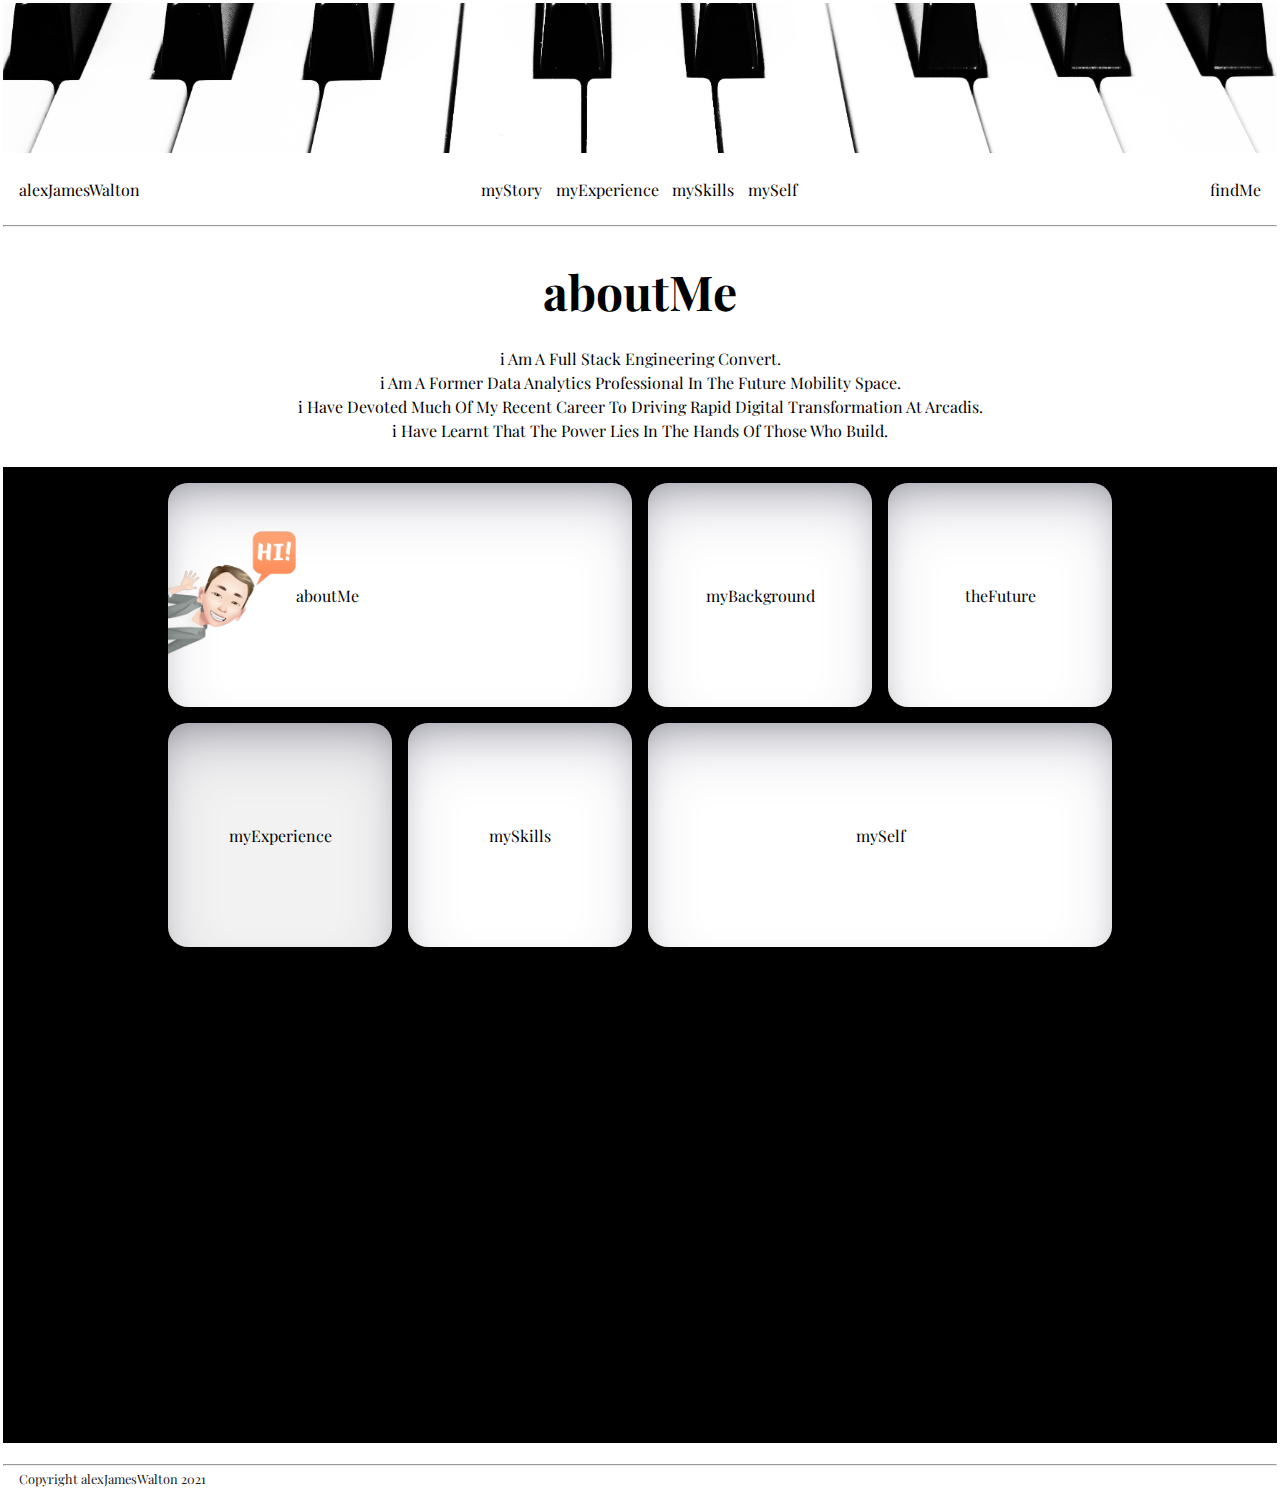
==== index.html @ 24495513 "First Commit" ====
<!DOCTYPE html>
<html lang="en">
<head>
    <meta charset="UTF-8">
    <meta http-equiv="X-UA-Compatible" content="IE=edge">
    <meta name="viewport" content="width=device-width, initial-scale=1.0">
    <title>Document</title>
    <link href='styles.css' rel='stylesheet'>
    <link rel="preconnect" href="https://fonts.gstatic.com">
    <link href="https://fonts.googleapis.com/css2?family=Amatic+SC&family=Cormorant+Upright:wght@300&family=Nothing+You+Could+Do&family=Playfair+Display&display=swap" rel="stylesheet">
</head>
<body>
    <header>
        <!--Placeholder-->
    </header>

    <nav>
        <div class=navContainer id="navContainer">
            <p>alexJamesWalton</p>
            <div class="navBox" id="navBox1">
                <a href="#introduction">myStory</a>
                <a href="#recordings">myExperience</a>
                <a href="#people">mySkills</a>
                <a href="#person">mySelf</a>
            </div>
            <p id="findMe">findMe</p>
        </div>
        <hr>
    </nav>

    <main>
        <section id="intro">
        <h1>aboutMe</h1>
            <p>i Am A Full Stack Engineering Convert.  
              <br>i Am A Former Data Analytics Professional In The Future Mobility Space.  
              <br>i Have Devoted Much Of My Recent Career To Driving Rapid Digital Transformation At Arcadis. 
              <br>i Have Learnt That The Power Lies In The Hands Of Those Who Build.
            </p>
        </section>
        <section id="gridSection">
            <div class="grid" id="grid">
                <div class="box" id="aboutMeBox">
                    <img src="images/avatars/fbavatar_1622999666620_6807353993704232197.png" alt="A picture of alexWalton"/>
                    <p>aboutMe</p>    
                </div>
                <div class="box" id="myBackgroundBox">
                    <p>myBackground</p>    
                </div>
                <div class="box" id="theFutureBox">
                    <p>theFuture</p>    
                </div>
                <div class="box" id="myExperienceBox">
                    <p>myExperience</p>    
                </div>
                <div class="box" id="mySkillsBox">
                    <p>mySkills</p>    
                </div>
                <div class="box" id="mySelfBox">
                    <p>mySelf</p>    
                </div>                
            </div>
        </section>
        <br>
    </main>

    <hr>

    <footer>
        Copyright alexJamesWalton 2021
    </footer>

</body>
</html>
---- styles.css ----
* {
    margin: 0;
    padding: 0;
    box-sizing: border-box;
    font-size: 16px;
}

body {
    font-family: 'Playfair Display';
    /*font-family: 'Amatic SC';
    font-family: 'Nothing You Could Do';
    font-family: 'Cormorant Upright';*/
    padding: 0.2rem;
}

header {
    background-image: url('images/mark-teachey-TfIQZ2gFEvI-unsplash.jpg');
    height: 150px;
    background-position: center;
    background-repeat: no-repeat;
    width: 100%;
    background-size: cover;
}

nav {
    /*position: sticky;
    top: -1px;
    background-color: white;
    z-index: 10;*/
}

.navContainer {
    padding: 1rem 1rem 1rem;
    display: inline-flex;
    justify-content: space-between;
    align-items: center;
    width: 100%;
}

.navBox {
    padding: 0.6rem 0.3rem;
    border-radius: 24px;
}

.navBox a {
    padding: 0.3rem 0.3rem;
}

a {
    color:black;
    font-weight: normal;
    padding: 0 0.5rem 0 0.5rem;
    text-decoration: none;
}

.navBox a:hover {
    background-color: black;
    color: white;
    /*border-radius: 16px;
    box-shadow: rgba(0, 0, 0, 0.24) 0px 3px 8px;*/
}

#findMe {
    margin-left: 4.5rem;
}

/* MAIN SECTION */

main {
    text-align: center;
}

h1 {
    font-size: 3rem;
    margin-bottom: 1.5rem;
}

#intro {
    margin-top: 2rem;
    margin-bottom: 1.5rem;
}

#intro p {
    font-size: 1rem;
    line-height: 1.5;
}


#gridSection {
    background-color: black
}

.grid {
    display: grid;
    grid-template: repeat(4, 1fr) / repeat(4, 1fr);
    margin: auto;
    max-width: 61rem;
    padding: 1rem;
    grid-gap: 1rem;
}

.box {
    /*border-style: solid;
    border-width: 0.01rem;*/
    border-radius: 20px;
    height: 14rem;
    width: 14rem;
    background-color: white;
    display: flex;
    align-items: center;
    justify-content: center;
    /*box-shadow: rgba(0, 0, 0, 0.24) 0px 3px 8px;*/
    box-shadow: rgba(50, 50, 93, 0.25) 0px 30px 60px -12px inset, rgba(0, 0, 0, 0.3) 0px 18px 36px -18px inset;
}

#aboutMeBox {
    grid-area: 1 / 1 / span 2 / span 2;
    width: 29rem;
    justify-content: flex-start;
}

#aboutMeBox img {
    width: 8rem;
}

#myBackgroundBox {
    grid-area: 1 / 3 / span 1 / span 1;
}

#theFutureBox {
    grid-area: 1 / 4 / span 1 / span 1;
}

#myExperienceBox {
    grid-area: 2 / 1 / span 1 / span 1;
    opacity: 0.95;
}

#mySkillsBox {
    grid-area: 2 / 2 / span 1 / span 1;
}

#mySelfBox {
    grid-area: 2 / 3 / span 1 / span 2;
    width: 29rem;
}


footer {
    font-size: 0.8rem;
    background-color: white;
    opacity: 0.9;
    padding: 0.2rem 0.2rem 0.5rem 1rem;
}
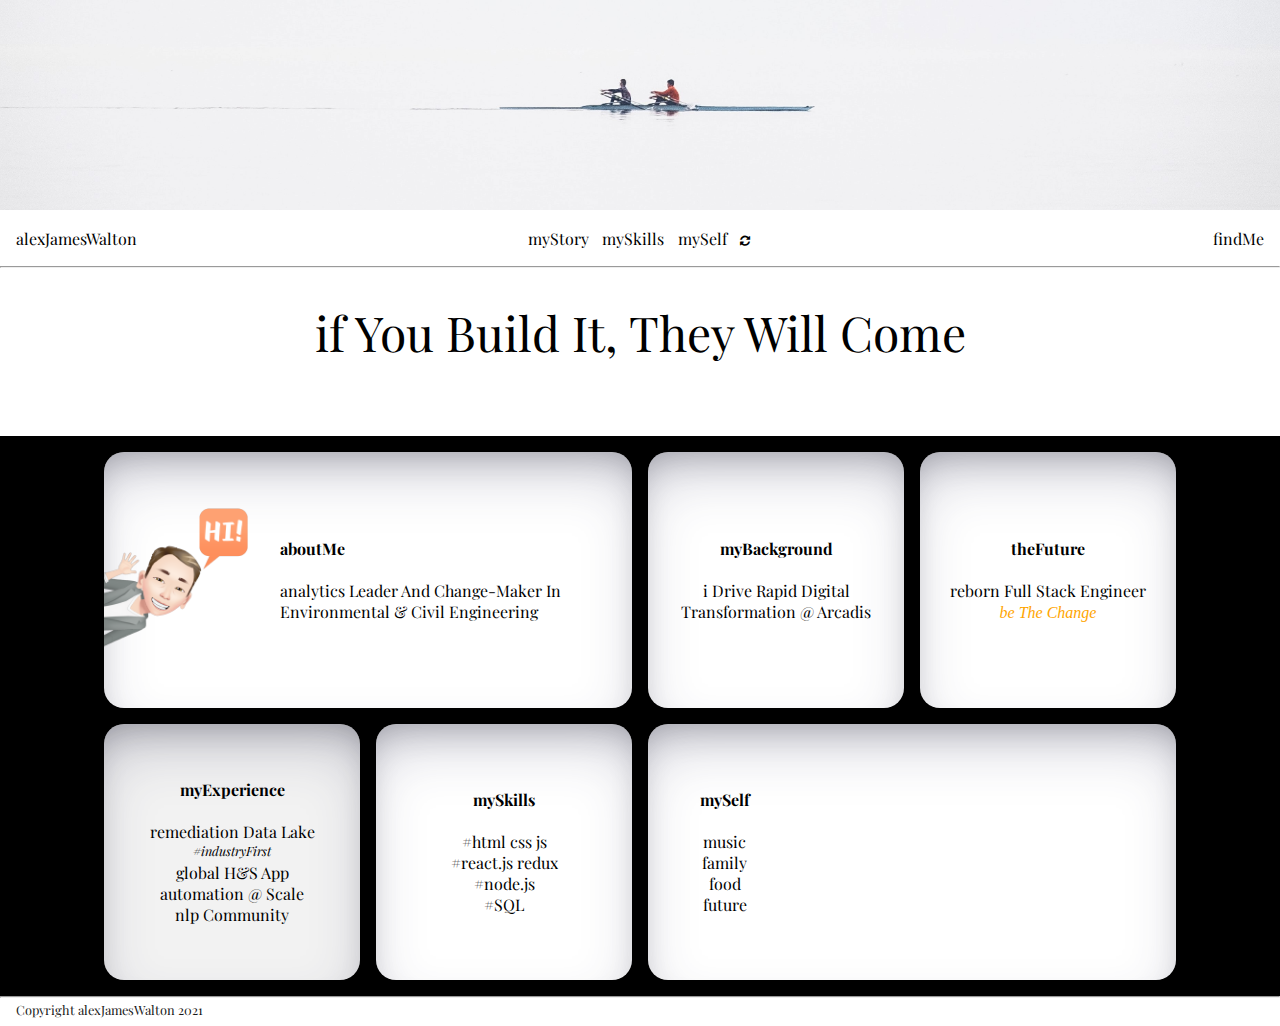
==== commit 407703fd: "First draft 8Jun" ====
--- a/index.html
+++ b/index.html
@@ -6,9 +6,12 @@
     <meta name="viewport" content="width=device-width, initial-scale=1.0">
     <title>Document</title>
     <link href='styles.css' rel='stylesheet'>
+    <link href='textAnimations.css' rel='stylesheet'>
     <link rel="preconnect" href="https://fonts.gstatic.com">
     <link href="https://fonts.googleapis.com/css2?family=Amatic+SC&family=Cormorant+Upright:wght@300&family=Nothing+You+Could+Do&family=Playfair+Display&display=swap" rel="stylesheet">
+    <link rel="stylesheet" href="https://cdnjs.cloudflare.com/ajax/libs/font-awesome/4.7.0/css/font-awesome.min.css">
 </head>
+
 <body>
     <header>
         <!--Placeholder-->
@@ -18,10 +21,10 @@
         <div class=navContainer id="navContainer">
             <p>alexJamesWalton</p>
             <div class="navBox" id="navBox1">
-                <a href="#introduction">myStory</a>
-                <a href="#recordings">myExperience</a>
-                <a href="#people">mySkills</a>
-                <a href="#person">mySelf</a>
+                <a href="#myStory" id="myStoryNav">myStory</a>
+                <a href="#mySkills">mySkills</a>
+                <a href="mySelf.html">mySelf</a>
+                <a href="index.html"><i class="fa fa-refresh"></i></a>                
             </div>
             <p id="findMe">findMe</p>
         </div>
@@ -30,37 +33,89 @@
 
     <main>
         <section id="intro">
-        <h1>aboutMe</h1>
-            <p>i Am A Full Stack Engineering Convert.  
-              <br>i Am A Former Data Analytics Professional In The Future Mobility Space.  
-              <br>i Have Devoted Much Of My Recent Career To Driving Rapid Digital Transformation At Arcadis. 
-              <br>i Have Learnt That The Power Lies In The Hands Of Those Who Build.
-            </p>
+            <h1 class="jt --debug" id="h1Element">if You Build It, They Will Come</h1>  
+
+            <!--  <h1 class="jt --debug">
+                <span class="jt__row">
+                  <span class="jt__text">if You Build It, They Will Come</span>
+                </span>
+                <span class="jt__row jt__row--sibling" aria-hidden="true">
+                  <span class="jt__text">if You Build It, They Will Come</span>
+                </span>
+                <span class="jt__row jt__row--sibling" aria-hidden="true">
+                  <span class="jt__text">if You Build It, They Will Come</span>
+                </span>
+                <span class="jt__row jt__row--sibling" aria-hidden="true">
+                  <span class="jt__text">if You Build It, They Will Come</span>
+                </span>
+              </h1>  -->
+
         </section>
         <section id="gridSection">
             <div class="grid" id="grid">
                 <div class="box" id="aboutMeBox">
-                    <img src="images/avatars/fbavatar_1622999666620_6807353993704232197.png" alt="A picture of alexWalton"/>
-                    <p>aboutMe</p>    
+                    <img src="images/avatars/fbavatar_1622999666620_6807353993704232197.png" alt="A picture of alexWalton" id="alexsImage"/>
+                    <p>
+                        <strong>aboutMe</strong>
+                        <span id="aboutMeText">
+                            <br><br>analytics Leader And Change-Maker In Environmental & Civil Engineering
+                        </span>
+                    </p>
                 </div>
                 <div class="box" id="myBackgroundBox">
-                    <p>myBackground</p>    
+                    <p>
+                        <strong>myBackground</strong>
+                        <span>
+                            <br><br>i Drive Rapid Digital Transformation @ Arcadis
+                        </span>
+                    </p>    
                 </div>
                 <div class="box" id="theFutureBox">
-                    <p>theFuture</p>    
+                    <p>
+                        <strong>theFuture</strong>
+                        <span>
+                            <br><br>reborn Full Stack Engineer 
+                            <br><em id="beTheChangeText">be The Change</em>
+                        </span>
+                    </p>    
                 </div>
                 <div class="box" id="myExperienceBox">
-                    <p>myExperience</p>    
+                    <p>
+                        <strong>myExperience</strong>
+                        <span>
+                            <br><br>remediation Data Lake  
+                            <br><em>#industryFirst</em>
+                            global H&S App  
+                            <br>automation @ Scale
+                            <br>nlp Community
+                        </span>
+                    </p>    
                 </div>
                 <div class="box" id="mySkillsBox">
-                    <p>mySkills</p>    
+                    <p>
+                        <strong>mySkills</strong>
+                        <span>
+                            <br><br>#html css js
+                            <br>#react.js redux
+                            <br>#node.js
+                            <br>#SQL
+                        </span>
+                    </p>    
                 </div>
                 <div class="box" id="mySelfBox">
-                    <p>mySelf</p>    
+                    <p>
+                        <strong>mySelf</strong>
+                        <br><br>music
+                        <br>family
+                        <br>food
+                        <br>future
+                    </p>
+                    <iframe src="https://www.youtube.com/embed/zQYQt89Vebs" width="320px" height="240px" controls>
+                        Video not supported
+                    </iframe>        
                 </div>                
             </div>
         </section>
-        <br>
     </main>
 
     <hr>
@@ -69,5 +124,7 @@
         Copyright alexJamesWalton 2021
     </footer>
 
+    <script src="scripts/textShowHide.js"></script>
+
 </body>
 </html>--- a/styles.css
+++ b/styles.css
@@ -9,13 +9,13 @@
     font-family: 'Playfair Display';
     /*font-family: 'Amatic SC';
     font-family: 'Nothing You Could Do';
-    font-family: 'Cormorant Upright';*/
-    padding: 0.2rem;
+    font-family: 'Cormorant Upright';
+    padding: 0.2rem;*/
 }
 
 header {
-    background-image: url('images/mark-teachey-TfIQZ2gFEvI-unsplash.jpg');
-    height: 150px;
+    background-image: url('images/headers/alberto-zanetti-I4WSyUKvJ2U-unsplash2.jpg');
+    height: 210px;
     background-position: center;
     background-repeat: no-repeat;
     width: 100%;
@@ -30,7 +30,7 @@
 }
 
 .navContainer {
-    padding: 1rem 1rem 1rem;
+    padding: 0.5rem 1rem 0.5rem 1rem;
     display: inline-flex;
     justify-content: space-between;
     align-items: center;
@@ -44,6 +44,10 @@
 
 .navBox a {
     padding: 0.3rem 0.3rem;
+}
+
+.navBox i {
+    font-size: 0.75rem;
 }
 
 a {
@@ -72,7 +76,8 @@
 
 h1 {
     font-size: 3rem;
-    margin-bottom: 1.5rem;
+    margin-bottom: 3rem;
+    font-weight: normal;
 }
 
 #intro {
@@ -92,9 +97,9 @@
 
 .grid {
     display: grid;
-    grid-template: repeat(4, 1fr) / repeat(4, 1fr);
+    grid-template: repeat(2, 1fr) / repeat(4, 1fr);
     margin: auto;
-    max-width: 61rem;
+    max-width: 69rem;
     padding: 1rem;
     grid-gap: 1rem;
 }
@@ -103,24 +108,40 @@
     /*border-style: solid;
     border-width: 0.01rem;*/
     border-radius: 20px;
-    height: 14rem;
-    width: 14rem;
+    height: 16rem;
+    width: 16rem;
     background-color: white;
     display: flex;
     align-items: center;
     justify-content: center;
     /*box-shadow: rgba(0, 0, 0, 0.24) 0px 3px 8px;*/
     box-shadow: rgba(50, 50, 93, 0.25) 0px 30px 60px -12px inset, rgba(0, 0, 0, 0.3) 0px 18px 36px -18px inset;
+    padding: 1.5rem;
 }
 
 #aboutMeBox {
     grid-area: 1 / 1 / span 2 / span 2;
-    width: 29rem;
+    width: 33rem;
     justify-content: flex-start;
+    padding-left: 0;
 }
 
 #aboutMeBox img {
-    width: 8rem;
+    width: 9rem;
+}
+
+#aboutMeBox p {
+    text-align: left;
+    padding: 2rem;
+}
+
+@media only screen and (max-width: 1150px) {
+    #aboutMeBox img, span {
+        display: none;
+    }
+    #aboutMeBox {
+        justify-content: center;
+    }
 }
 
 #myBackgroundBox {
@@ -131,9 +152,20 @@
     grid-area: 1 / 4 / span 1 / span 1;
 }
 
+#theFutureBox em {
+    font-family: cursive;
+    color: orange;
+}
+
 #myExperienceBox {
     grid-area: 2 / 1 / span 1 / span 1;
     opacity: 0.95;
+}
+
+#myExperienceBox em {
+    font-size: 0.8rem;
+    padding-bottom: 0.2rem;
+    display: block;
 }
 
 #mySkillsBox {
@@ -142,9 +174,19 @@
 
 #mySelfBox {
     grid-area: 2 / 3 / span 1 / span 2;
-    width: 29rem;
+    width: 33rem;
+    justify-content: space-around;
 }
 
+iframe {
+    border-style: none;
+    padding: 1rem 1rem 1rem 1rem;
+    width: 320px;
+    height: 240px;
+    flex-shrink: 1;
+    font-family: 'Playfair Display';
+    border-radius: 24px;
+}
 
 footer {
     font-size: 0.8rem;
--- a/textAnimations.css
+++ b/textAnimations.css
@@ -0,0 +1,105 @@
+@import url('https://fonts.googleapis.com/css2?family=Staatliches&display=swap');
+
+.jt {
+  position: relative;
+  font-family: 'Playfair Display', sans-serif;
+  font-display: swap;
+  /*text-shadow: 0 0 10px black;*/
+}
+
+.jt__row {
+  display: block;
+}
+.jt__row:nth-child(1) {
+  clip-path: polygon(-10% 75%, 110% 75%, 110% 110%, -10% 110%);
+}
+.jt__row:nth-child(2) {
+  clip-path: polygon(-10% 50%, 110% 50%, 110% 75.3%, -10% 75.3%);
+}
+.jt__row:nth-child(3) {
+  clip-path: polygon(-10% 25%, 110% 25%, 110% 50.3%, -10% 50.3%);
+}
+.jt__row:nth-child(4) {
+  clip-path: polygon(-10% 0%, 110% 0%, 110% 25.3%, -10% 25.3%);
+}
+
+.jt__row.jt__row--sibling {
+  position: absolute;
+  top: 0;
+  left: 0;
+  user-select: none;
+  witdh:800px;
+}
+
+.jt__text {
+  display: block;
+  transform-origin: bottom left;
+  animation: moveIn 2s 0s cubic-bezier(.36,0,.06,1) alternate infinite;
+  font-size: 3rem;
+  font-weight: normal;
+}
+
+/*
+.jt__row:nth-child(1) .jt__text {
+  transform: translateY(-0.1em);
+}
+.jt__row:nth-child(2) .jt__text {
+  transform: translateY(-0.3em) scaleY(1.1);
+}
+.jt__row:nth-child(3) .jt__text {
+  transform: translateY(-0.5em) scaleY(1.2) ;
+}
+.jt__row:nth-child(4) .jt__text {
+  transform: translateY(-0.7em) scaleY(1.3) ;
+}
+.jt__row:nth-child(5) .jt__text {
+  transform: translateY(-0.9em) scaleY(1.4) ;
+}
+.jt__row:nth-child(6) .jt__text {
+  transform: translateY(-1.1em) scaleY(1.5) ;
+}
+*/
+
+@keyframes moveIn {
+  50%, 100% { 
+    transform: translateY(0em)
+  }
+  0%   { 
+  opacity: 0; 
+  filter: blur(10px);
+  
+  }
+  100% { 
+  opacity: 1; 
+  filter: blur(0px);
+  }
+}
+
+
+
+.debug .jt__row:nth-child(even) {
+  color: black;
+  background: white;
+}
+.debug .jt__row:nth-child(odd) {
+  color: white;
+  background: black;
+}
+
+/*
+* { box-sizing: border-box }
+
+html, body {
+  margin: 0;
+  background: black;
+  color: tomato;
+  height: 100%;
+}
+*/
+
+#intro {
+  display: flex;
+  align-items: center;
+  justify-content: center;
+  flex-direction: column;
+}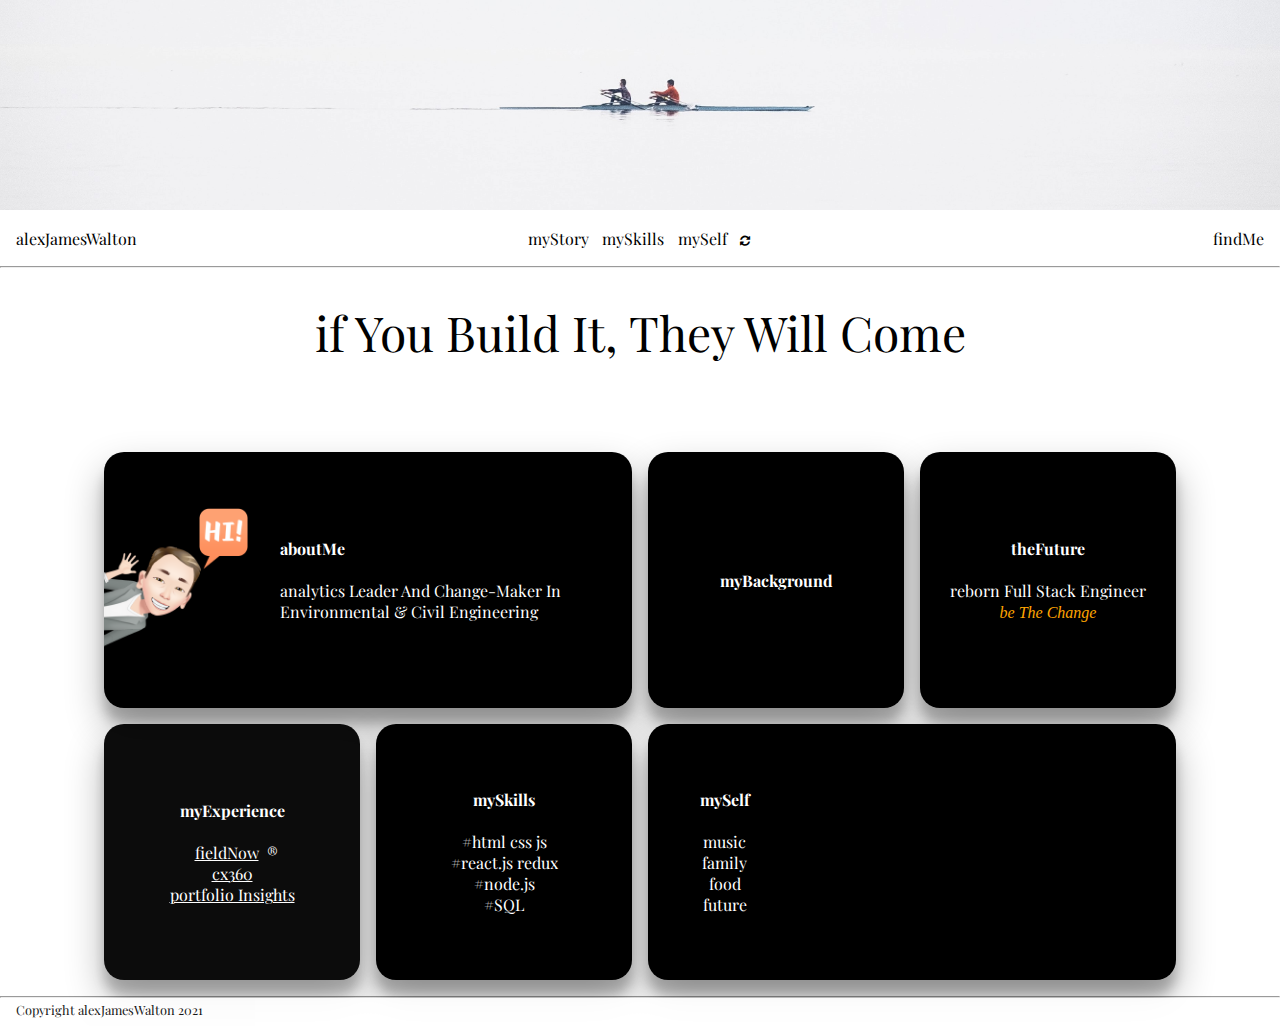
==== commit 50fa88df: "New links and nav interactivity" ====
--- a/index.html
+++ b/index.html
@@ -13,7 +13,7 @@
 </head>
 
 <body>
-    <header>
+    <header id="headerImage">
         <!--Placeholder-->
     </header>
 
@@ -22,9 +22,9 @@
             <p>alexJamesWalton</p>
             <div class="navBox" id="navBox1">
                 <a href="#myStory" id="myStoryNav">myStory</a>
-                <a href="#mySkills">mySkills</a>
-                <a href="mySelf.html">mySelf</a>
-                <a href="index.html"><i class="fa fa-refresh"></i></a>                
+                <a href="#mySkills" id="mySkillsNav">mySkills</a>
+                <a href="mySelf.html" id="mySelfNav">mySelf</a>
+                <a href="index.html" id="refreshNav"><i class="fa fa-refresh"></i></a>                
             </div>
             <p id="findMe">findMe</p>
         </div>
@@ -65,7 +65,7 @@
                 <div class="box" id="myBackgroundBox">
                     <p>
                         <strong>myBackground</strong>
-                        <span>
+                        <span id="myBackgroundText">
                             <br><br>i Drive Rapid Digital Transformation @ Arcadis
                         </span>
                     </p>    
@@ -73,7 +73,7 @@
                 <div class="box" id="theFutureBox">
                     <p>
                         <strong>theFuture</strong>
-                        <span>
+                        <span id="theFutureText">
                             <br><br>reborn Full Stack Engineer 
                             <br><em id="beTheChangeText">be The Change</em>
                         </span>
@@ -83,11 +83,12 @@
                     <p>
                         <strong>myExperience</strong>
                         <span>
-                            <br><br>remediation Data Lake  
-                            <br><em>#industryFirst</em>
-                            global H&S App  
-                            <br>automation @ Scale
-                            <br>nlp Community
+                            <br><br>
+                            <a href="https://www.youtube.com/watch?v=N9O19918FDE">fieldNow</a>&reg                       
+                            <br>
+                            <a href="https://www.youtube.com/watch?v=qnPikRWM26Y">cx360</a>
+                            <br>
+                            <a href="https://www.youtube.com/watch?v=5ohBt2UkgVo">portfolio Insights</a>
                         </span>
                     </p>    
                 </div>
--- a/styles.css
+++ b/styles.css
@@ -92,7 +92,7 @@
 
 
 #gridSection {
-    background-color: black
+    background-color: white;
 }
 
 .grid {
@@ -110,13 +110,16 @@
     border-radius: 20px;
     height: 16rem;
     width: 16rem;
-    background-color: white;
+    background-color: black;
     display: flex;
     align-items: center;
     justify-content: center;
-    /*box-shadow: rgba(0, 0, 0, 0.24) 0px 3px 8px;*/
-    box-shadow: rgba(50, 50, 93, 0.25) 0px 30px 60px -12px inset, rgba(0, 0, 0, 0.3) 0px 18px 36px -18px inset;
+    box-shadow: rgba(0, 0, 0, 0.3) 0px 19px 38px, rgba(0, 0, 0, 0.22) 0px 15px 12px;
+    /*box-shadow: rgba(0, 0, 0, 0.35) 0px 5px 15px;
+    box-shadow: rgba(0, 0, 0, 0.24) 0px 3px 8px;
+    box-shadow: rgba(50, 50, 93, 0.25) 0px 30px 60px -12px inset, rgba(0, 0, 0, 0.3) 0px 18px 36px -18px inset;*/
     padding: 1.5rem;
+    color: white;
 }
 
 #aboutMeBox {
@@ -148,6 +151,10 @@
     grid-area: 1 / 3 / span 1 / span 1;
 }
 
+#myBackgroundText {
+    display: none;
+}
+
 #theFutureBox {
     grid-area: 1 / 4 / span 1 / span 1;
 }
@@ -162,8 +169,14 @@
     opacity: 0.95;
 }
 
+#myExperienceBox a {
+    color:white;
+    text-decoration: underline;
+    text-decoration-thickness: 0.01rem;
+}
+
 #myExperienceBox em {
-    font-size: 0.8rem;
+    font-size: 0.7rem;
     padding-bottom: 0.2rem;
     display: block;
 }
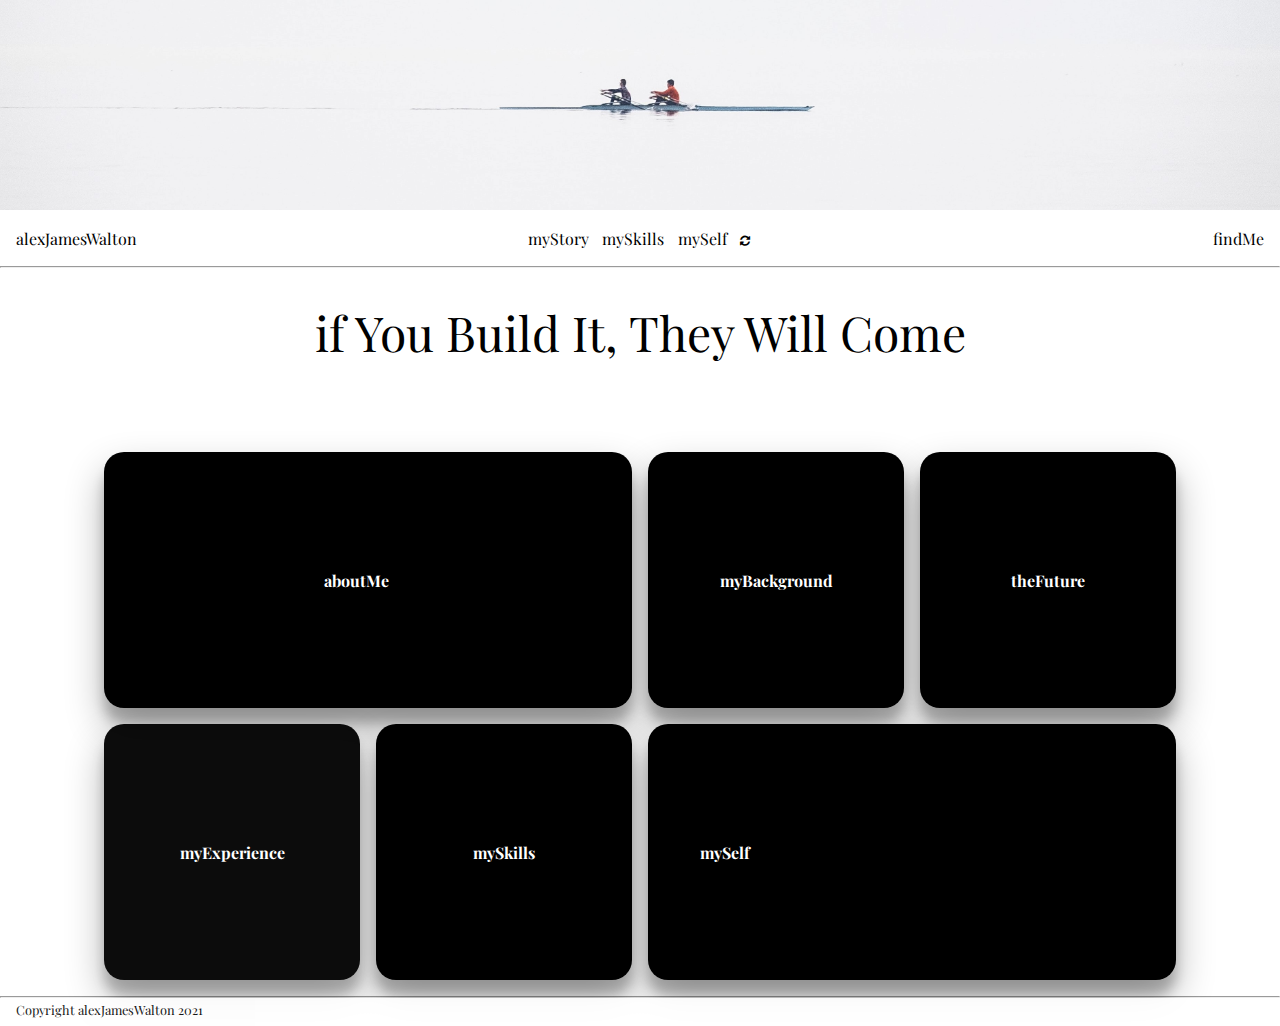
==== commit 2fd77f22: "With Responsive Grid" ====
--- a/index.html
+++ b/index.html
@@ -82,7 +82,7 @@
                 <div class="box" id="myExperienceBox">
                     <p>
                         <strong>myExperience</strong>
-                        <span>
+                        <span id="myExperienceText">
                             <br><br>
                             <a href="https://www.youtube.com/watch?v=N9O19918FDE">fieldNow</a>&reg                       
                             <br>
@@ -95,7 +95,7 @@
                 <div class="box" id="mySkillsBox">
                     <p>
                         <strong>mySkills</strong>
-                        <span>
+                        <span id="mySkillsText">
                             <br><br>#html css js
                             <br>#react.js redux
                             <br>#node.js
@@ -106,10 +106,12 @@
                 <div class="box" id="mySelfBox">
                     <p>
                         <strong>mySelf</strong>
-                        <br><br>music
-                        <br>family
-                        <br>food
-                        <br>future
+                        <span id="mySelfText">
+                            <br><br>music
+                            <br>family
+                            <br>food
+                            <br>future
+                        </span>
                     </p>
                     <iframe src="https://www.youtube.com/embed/zQYQt89Vebs" width="320px" height="240px" controls>
                         Video not supported
--- a/styles.css
+++ b/styles.css
@@ -68,6 +68,8 @@
     margin-left: 4.5rem;
 }
 
+
+
 /* MAIN SECTION */
 
 main {
@@ -104,13 +106,14 @@
     grid-gap: 1rem;
 }
 
+
 .box {
     /*border-style: solid;
     border-width: 0.01rem;*/
     border-radius: 20px;
     height: 16rem;
     width: 16rem;
-    background-color: black;
+    background-color:black;
     display: flex;
     align-items: center;
     justify-content: center;
@@ -125,26 +128,22 @@
 #aboutMeBox {
     grid-area: 1 / 1 / span 2 / span 2;
     width: 33rem;
-    justify-content: flex-start;
+    justify-content: center;
     padding-left: 0;
 }
 
 #aboutMeBox img {
     width: 9rem;
+    display: none;
 }
 
 #aboutMeBox p {
-    text-align: left;
+    text-align: center;
     padding: 2rem;
 }
 
-@media only screen and (max-width: 1150px) {
-    #aboutMeBox img, span {
-        display: none;
-    }
-    #aboutMeBox {
-        justify-content: center;
-    }
+#aboutMeText {
+    display: none;
 }
 
 #myBackgroundBox {
@@ -162,6 +161,10 @@
 #theFutureBox em {
     font-family: cursive;
     color: orange;
+}
+
+#theFutureText {
+    display: none;
 }
 
 #myExperienceBox {
@@ -181,14 +184,26 @@
     display: block;
 }
 
+#myExperienceText {
+    display: none;
+}
+
 #mySkillsBox {
     grid-area: 2 / 2 / span 1 / span 1;
+}
+
+#mySkillsText {
+    display: none;
 }
 
 #mySelfBox {
     grid-area: 2 / 3 / span 1 / span 2;
     width: 33rem;
     justify-content: space-around;
+}
+
+#mySelfText {
+    display: none;
 }
 
 iframe {
@@ -206,4 +221,36 @@
     background-color: white;
     opacity: 0.9;
     padding: 0.2rem 0.2rem 0.5rem 1rem;
+}
+
+
+@media only screen and (max-width: 1200px) {
+    .grid {
+        grid-template: repeat(4, 1fr) / repeat(2, 1fr);
+        max-width: 35rem;
+    }
+    #myBackgroundBox {
+        grid-area: 2 / 1 / span 1 / span 1;
+    }
+    #theFutureBox {
+        grid-area: 2 / 2 / span 1 / span 1;
+    }   
+    #myExperienceBox {
+        grid-area: 3 / 1 / span 1 / span 1;
+    }
+    #mySkillsBox {
+        grid-area: 3 / 2 / span 1 / span 1;
+    }
+    #mySelfBox {
+        grid-area: 4 / 1 / span 1 / span 2;
+    } 
+}
+
+@media only screen and (max-width: 600px) {
+    .navContainer {
+        justify-content: center;
+    }
+    .navContainer p {
+        display: none;
+    }
 }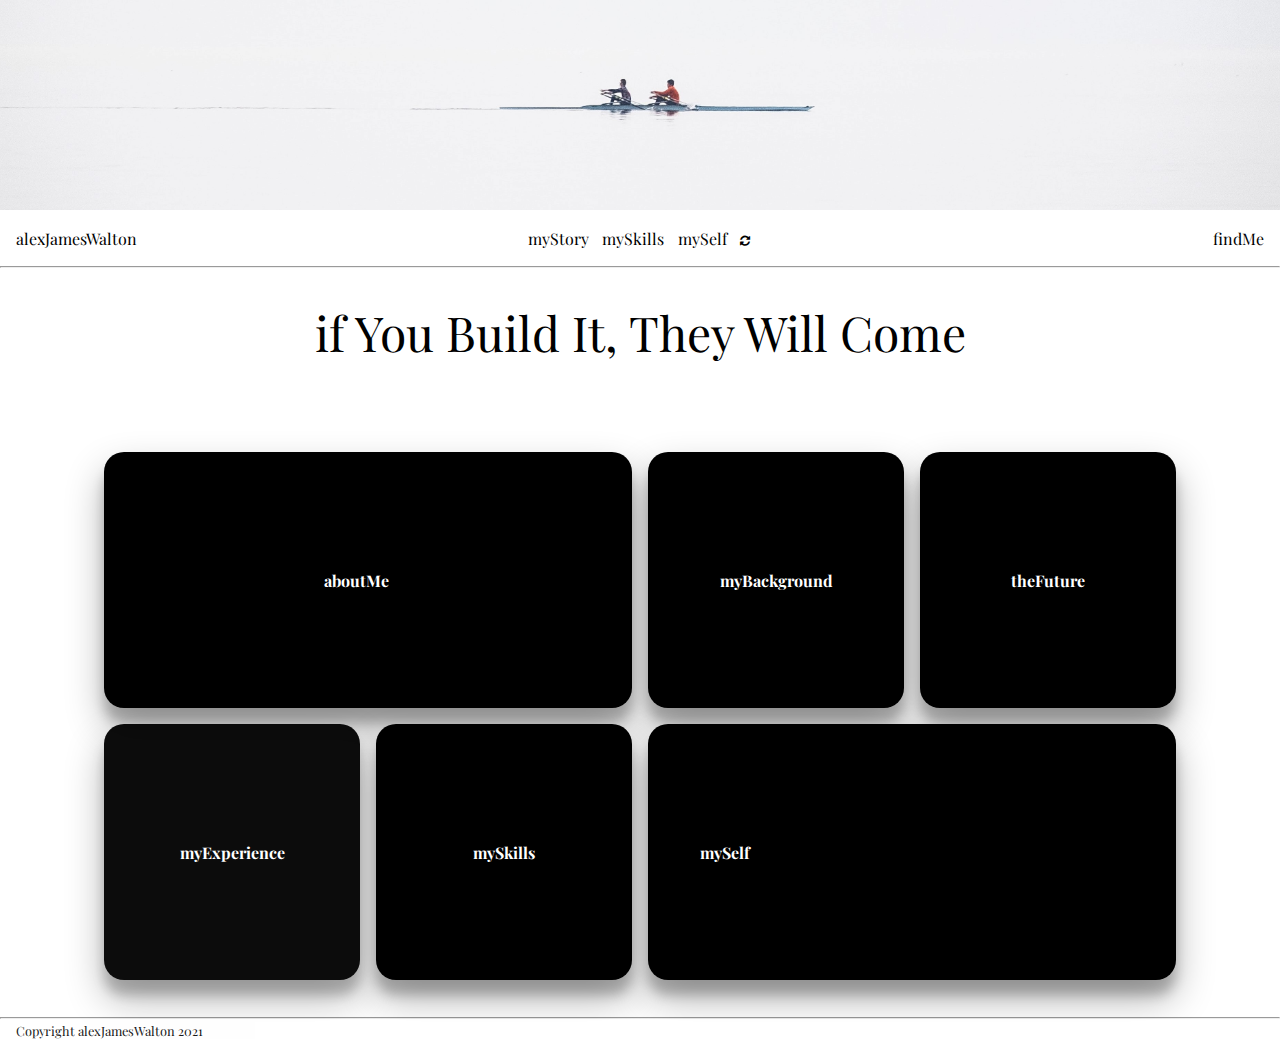
==== commit c92793d3: "Updates to grid" ====
--- a/index.html
+++ b/index.html
@@ -119,6 +119,7 @@
                 </div>                
             </div>
         </section>
+        <br>
     </main>
 
     <hr>
--- a/styles.css
+++ b/styles.css
@@ -80,6 +80,8 @@
     font-size: 3rem;
     margin-bottom: 3rem;
     font-weight: normal;
+    margin-right: 1rem;
+    margin-left: 1rem; 
 }
 
 #intro {
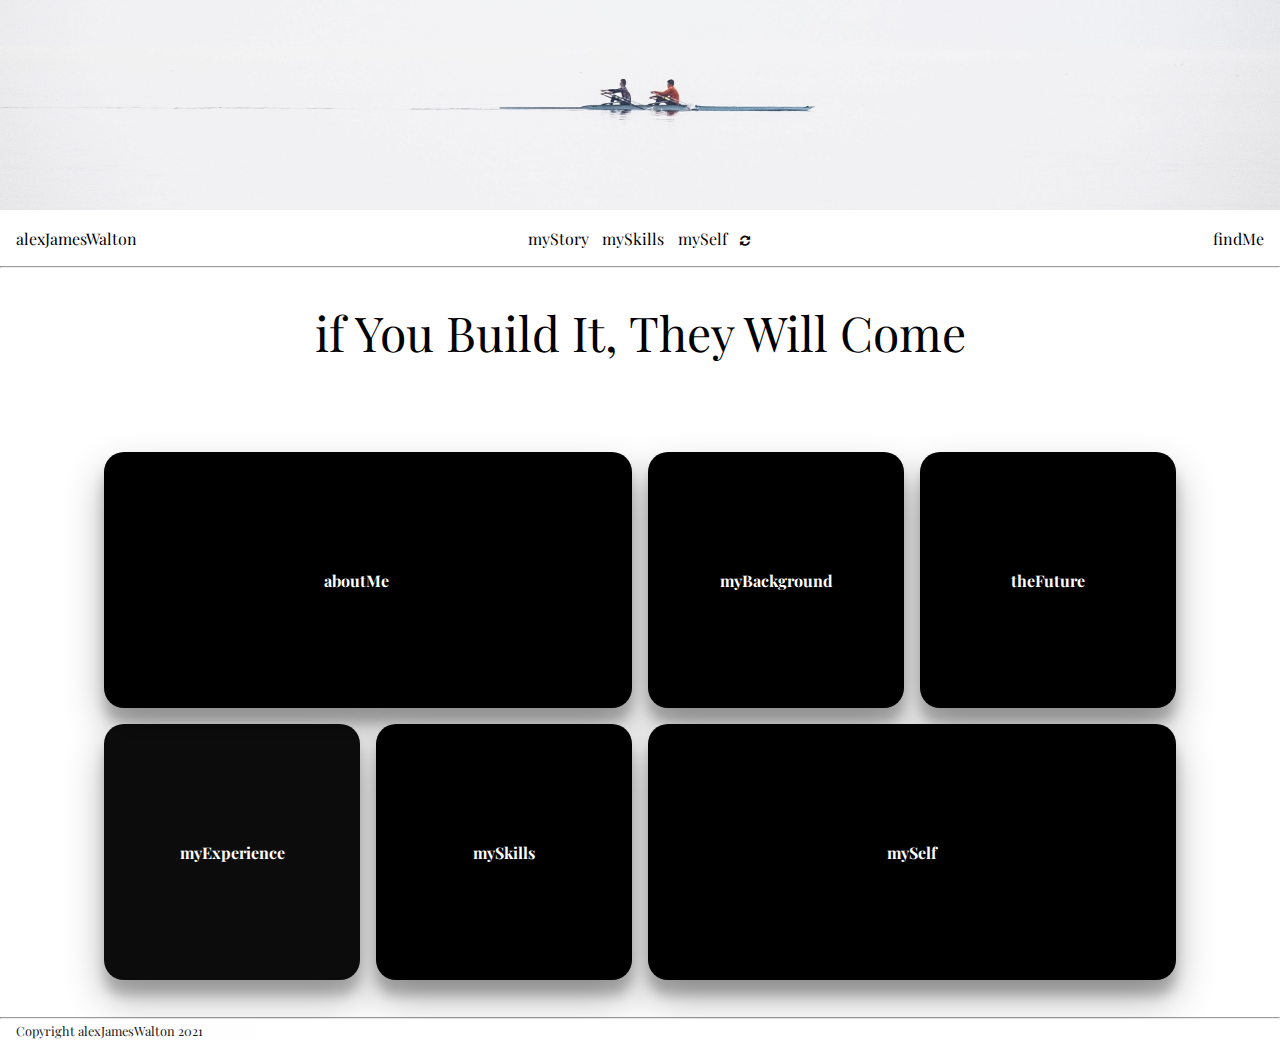
==== commit f526fea1: "H1 animation on page load" ====
--- a/index.html
+++ b/index.html
@@ -113,7 +113,7 @@
                             <br>future
                         </span>
                     </p>
-                    <iframe src="https://www.youtube.com/embed/zQYQt89Vebs" width="320px" height="240px" controls>
+                    <iframe id="myMusicVid" src="https://www.youtube.com/embed/zQYQt89Vebs" width="320px" height="240px" controls>
                         Video not supported
                     </iframe>        
                 </div>                
--- a/styles.css
+++ b/styles.css
@@ -72,9 +72,21 @@
 
 /* MAIN SECTION */
 
+@keyframes slideInFromLeft {
+    0% {
+      /*transform: translateY(100%);*/
+      transform: scale(33%);
+    }
+    100% {
+      /*transform: translateX(0);*/
+      transform: scale(100%);
+    }
+}
+
 main {
     text-align: center;
 }
+
 
 h1 {
     font-size: 3rem;
@@ -82,6 +94,7 @@
     font-weight: normal;
     margin-right: 1rem;
     margin-left: 1rem; 
+    animation: 3s ease-out 0s 1 slideInFromLeft;
 }
 
 #intro {
@@ -216,6 +229,7 @@
     flex-shrink: 1;
     font-family: 'Playfair Display';
     border-radius: 24px;
+    display: none;
 }
 
 footer {
@@ -231,21 +245,43 @@
         grid-template: repeat(4, 1fr) / repeat(2, 1fr);
         max-width: 35rem;
     }
+    #aboutMeBox img {
+        display: block;
+        justify-content: flex-start;
+    }
+    #aboutMeText {
+        display: inline;
+    }
     #myBackgroundBox {
         grid-area: 2 / 1 / span 1 / span 1;
     }
+    #myBackgroundText {
+        display: inline;
+    }
     #theFutureBox {
         grid-area: 2 / 2 / span 1 / span 1;
-    }   
+    }
+    #theFutureText {
+        display: inline;
+    }
     #myExperienceBox {
         grid-area: 3 / 1 / span 1 / span 1;
     }
+    #myExperienceText {
+        display: inline;
+    }
     #mySkillsBox {
         grid-area: 3 / 2 / span 1 / span 1;
     }
+    #mySkillsText {
+        display: inline;
+    }
     #mySelfBox {
         grid-area: 4 / 1 / span 1 / span 2;
-    } 
+    }
+    #mySelfText {
+        display: inline;
+    }
 }
 
 @media only screen and (max-width: 600px) {
@@ -255,4 +291,38 @@
     .navContainer p {
         display: none;
     }
+}
+
+
+@media only screen and (max-width: 480px) {
+    .grid {
+        grid-template: repeat(6, 1fr) / repeat(1, 1fr);
+        max-width: 18rem;
+    }
+    #aboutMeBox {
+        grid-area: 1 / 1 / span 1 / span 1;
+        width: 16rem;
+    }
+    #aboutMeBox img {
+        display: none;
+    }
+    #myBackgroundBox {
+        grid-area: 2 / 1 / span 1 / span 1;
+    }
+    #theFutureBox {
+        grid-area: 3 / 1 / span 1 / span 1;
+    }   
+    #myExperienceBox {
+        grid-area: 4 / 1 / span 1 / span 1;
+    }
+    #mySkillsBox {
+        grid-area: 5 / 1 / span 1 / span 1;
+    }
+    #mySelfBox {
+        grid-area: 6 / 1 / span 1 / span 2;
+        width: 16rem;
+    }
+    iframe {
+        display: none;
+    }
 }